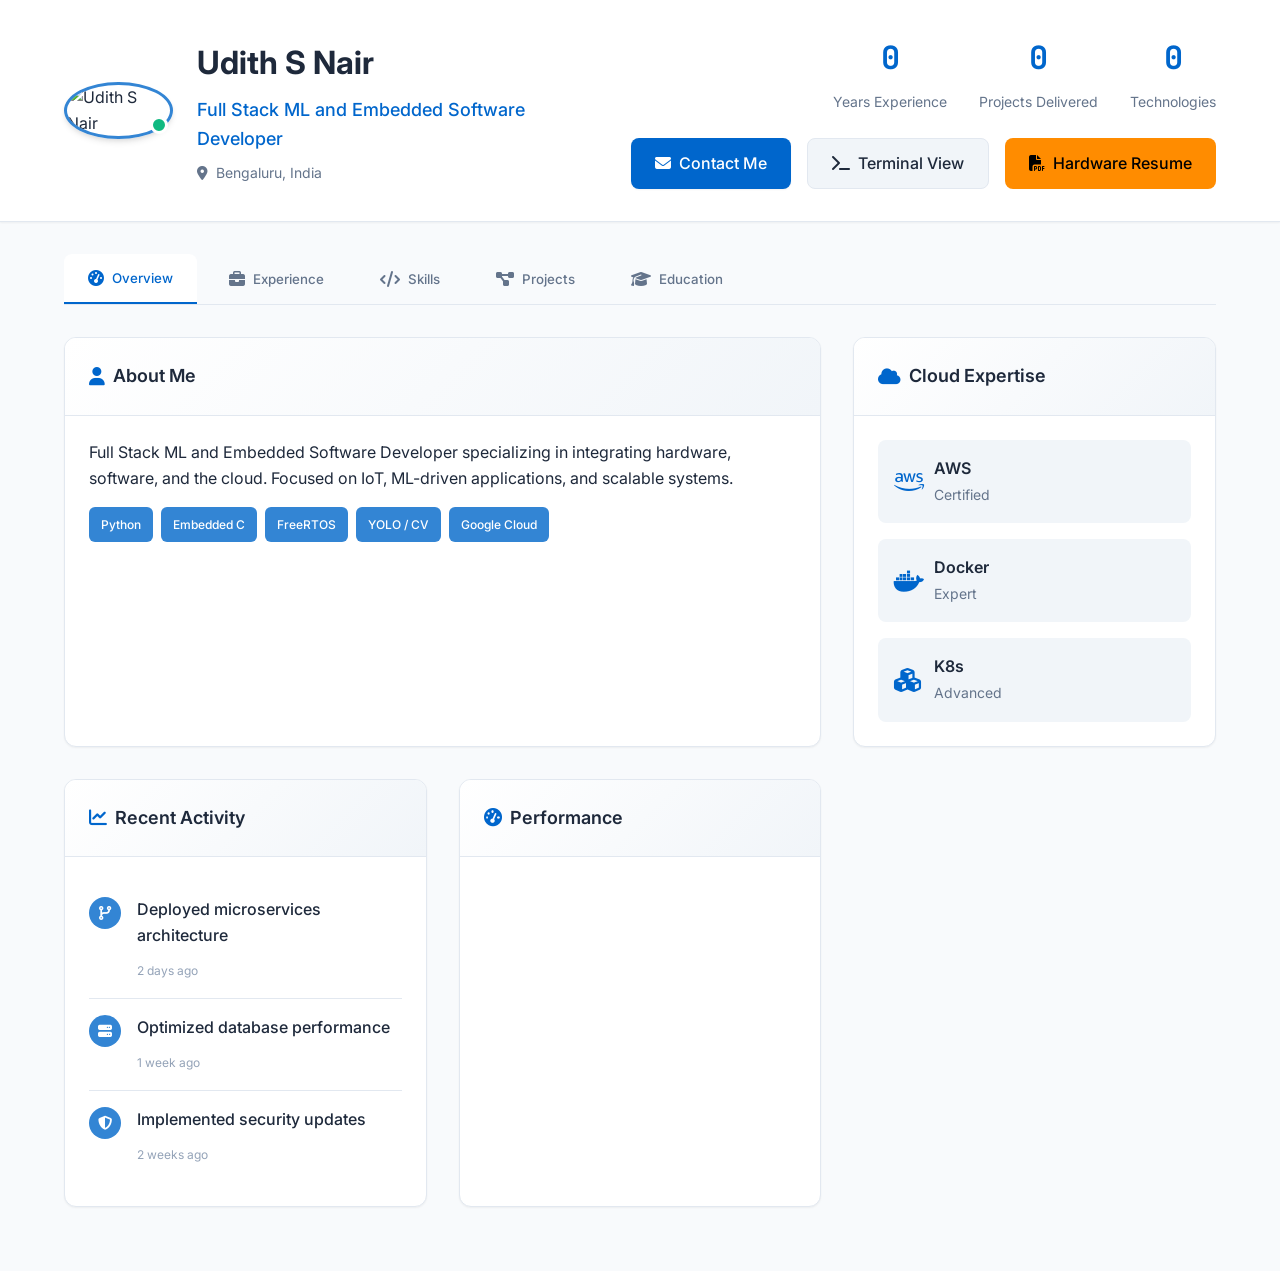
==== about.html @ 3bfdfcf1 "images updated" ====
<!DOCTYPE html>
<html lang="en">

<head>
    <meta charset="UTF-8">
    <meta name="viewport" content="width=device-width, initial-scale=1.0">
    <title>Udith S Nair | Embedded Software Engineer</title>
    <link rel="stylesheet" href="styles-about.css">
    <link rel="icon" type="image/svg+xml" href="favicon.svg">


    <!-- External Libraries -->
    <link rel="stylesheet" href="https://cdnjs.cloudflare.com/ajax/libs/font-awesome/6.4.0/css/all.min.css">

    <!-- Modern Fonts -->
    <link
        href="https://fonts.googleapis.com/css2?family=Inter:wght@300;400;500;600;700;800&family=JetBrains+Mono:wght@400;500;600&display=swap"
        rel="stylesheet">

    <!-- Chart.js for Data Visualization -->
    <script src="https://cdn.jsdelivr.net/npm/chart.js"></script>

    <!-- GSAP for Animations -->
    <script src="https://cdnjs.cloudflare.com/ajax/libs/gsap/3.12.2/gsap.min.js"></script>
    <script src="https://cdnjs.cloudflare.com/ajax/libs/gsap/3.12.2/ScrollTrigger.min.js"></script>
</head>

<body>
    <!-- Cloud Dashboard Container -->
    <div class="dashboard-container">
        <!-- Header Section -->
        <header class="dashboard-header">
            <div class="header-content">
                <div class="header-left">
                    <div class="profile-section">
                        <div class="avatar-container">
                            <img src="image/avatar.png" alt="Udith S Nair" class="profile-avatar">
                            <div class="status-indicator online"></div>
                        </div>
                        <div class="profile-info">
                            <h1 class="profile-name">Udith S Nair</h1>
                            <p class="profile-title">Full Stack ML and Embedded Software Developer</p>
                            <div class="profile-location">
                                <i class="fas fa-map-marker-alt"></i>
                                <span>Bengaluru, India</span>
                            </div>
                        </div>
                    </div>
                </div>
                <div class="header-right">
                    <div class="header-stats">
                        <div class="stat-item">
                            <div class="stat-number" data-target="2">0</div>
                            <div class="stat-label">Years Experience</div>
                        </div>
                        <div class="stat-item">
                            <div class="stat-number" data-target="15">0</div>
                            <div class="stat-label">Projects Delivered</div>
                        </div>
                        <div class="stat-item">
                            <div class="stat-number" data-target="20">0</div>
                            <div class="stat-label">Technologies</div>
                        </div>
                    </div>
                    <div class="header-actions">
                        <a href="mailto:udithsnair@example.com" class="btn btn-primary">
                            <i class="fas fa-envelope"></i>
                            Contact Me
                        </a>
                        <a href="index.html" class="btn btn-secondary">
                            <i class="fas fa-terminal"></i>
                            Terminal View
                        </a>
                        <a href="print/RESUME.pdf" target="_blank" class="btn btn-secondary"
                            style="background: #ff8c00; color: #000; border: none;">
                            <i class="fas fa-file-pdf"></i>
                            Hardware Resume
                        </a>
                    </div>
                </div>
            </div>
        </header>

        <!-- Main Dashboard Content -->
        <main class="dashboard-main">
            <!-- Navigation Tabs -->
            <nav class="dashboard-nav">
                <div class="nav-tabs">
                    <button class="nav-tab active" data-tab="overview">
                        <i class="fas fa-tachometer-alt"></i>
                        Overview
                    </button>
                    <button class="nav-tab" data-tab="experience">
                        <i class="fas fa-briefcase"></i>
                        Experience
                    </button>
                    <button class="nav-tab" data-tab="skills">
                        <i class="fas fa-code"></i>
                        Skills
                    </button>
                    <button class="nav-tab" data-tab="projects">
                        <i class="fas fa-project-diagram"></i>
                        Projects
                    </button>
                    <button class="nav-tab" data-tab="education">
                        <i class="fas fa-graduation-cap"></i>
                        Education
                    </button>
                </div>
            </nav>

            <!-- Tab Content -->
            <div class="tab-content">
                <!-- Overview Tab -->
                <div class="tab-pane active" id="overview">
                    <div class="dashboard-grid">
                        <!-- About Me Card -->
                        <div class="dashboard-card card-large">
                            <div class="card-header">
                                <h3><i class="fas fa-user"></i> About Me</h3>
                            </div>
                            <div class="card-content">
                                <p>Full Stack ML and Embedded Software Developer specializing in integrating hardware,
                                    software, and the cloud. Focused on IoT, ML-driven applications, and scalable
                                    systems.</p>
                                <div class="skills-preview">
                                    <span class="skill-tag">Python</span>
                                    <span class="skill-tag">Embedded C</span>
                                    <span class="skill-tag">FreeRTOS</span>
                                    <span class="skill-tag">YOLO / CV</span>
                                    <span class="skill-tag">Google Cloud</span>
                                </div>
                            </div>
                        </div>

                        <!-- Cloud Infrastructure Card -->
                        <div class="dashboard-card">
                            <div class="card-header">
                                <h3><i class="fas fa-cloud"></i> Cloud Expertise</h3>
                            </div>
                            <div class="card-content">
                                <div class="cloud-metrics">
                                    <div class="metric">
                                        <i class="fab fa-aws"></i>
                                        <div>
                                            <span class="metric-value">AWS</span>
                                            <span class="metric-label">Certified</span>
                                        </div>
                                    </div>
                                    <div class="metric">
                                        <i class="fab fa-docker"></i>
                                        <div>
                                            <span class="metric-value">Docker</span>
                                            <span class="metric-label">Expert</span>
                                        </div>
                                    </div>
                                    <div class="metric">
                                        <i class="fas fa-cubes"></i>
                                        <div>
                                            <span class="metric-value">K8s</span>
                                            <span class="metric-label">Advanced</span>
                                        </div>
                                    </div>
                                </div>
                            </div>
                        </div>

                        <!-- Recent Activity Card -->
                        <div class="dashboard-card">
                            <div class="card-header">
                                <h3><i class="fas fa-chart-line"></i> Recent Activity</h3>
                            </div>
                            <div class="card-content">
                                <div class="activity-item">
                                    <div class="activity-icon">
                                        <i class="fas fa-code-branch"></i>
                                    </div>
                                    <div class="activity-content">
                                        <p>Deployed microservices architecture</p>
                                        <span class="activity-time">2 days ago</span>
                                    </div>
                                </div>
                                <div class="activity-item">
                                    <div class="activity-icon">
                                        <i class="fas fa-server"></i>
                                    </div>
                                    <div class="activity-content">
                                        <p>Optimized database performance</p>
                                        <span class="activity-time">1 week ago</span>
                                    </div>
                                </div>
                                <div class="activity-item">
                                    <div class="activity-icon">
                                        <i class="fas fa-shield-alt"></i>
                                    </div>
                                    <div class="activity-content">
                                        <p>Implemented security updates</p>
                                        <span class="activity-time">2 weeks ago</span>
                                    </div>
                                </div>
                            </div>
                        </div>

                        <!-- Performance Metrics Card -->
                        <div class="dashboard-card">
                            <div class="card-header">
                                <h3><i class="fas fa-tachometer-alt"></i> Performance</h3>
                            </div>
                            <div class="card-content">
                                <canvas id="performanceChart"></canvas>
                            </div>
                        </div>
                    </div>
                </div>

                <!-- Experience Tab -->
                <div class="tab-pane" id="experience">
                    <div class="experience-timeline">
                        <div class="timeline-item">
                            <div class="timeline-marker">
                                <i class="fas fa-briefcase"></i>
                            </div>
                            <div class="timeline-content">
                                <div class="timeline-header">
                                    <h3>Senior Software Engineer</h3>
                                    <span class="company">Tech Company</span>
                                    <span class="duration">2021 - Present</span>
                                </div>
                                <div class="timeline-body">
                                    <p>Leading development of cloud-native applications using AWS services. Implemented
                                        CI/CD pipelines and microservices architecture.</p>
                                    <div class="achievements">
                                        <div class="achievement">
                                            <i class="fas fa-arrow-up"></i>
                                            <span>Improved system performance by 40%</span>
                                        </div>
                                        <div class="achievement">
                                            <i class="fas fa-dollar-sign"></i>
                                            <span>Reduced infrastructure costs by 30%</span>
                                        </div>
                                    </div>
                                </div>
                            </div>
                        </div>

                        <div class="timeline-item">
                            <div class="timeline-marker">
                                <i class="fas fa-code"></i>
                            </div>
                            <div class="timeline-content">
                                <div class="timeline-header">
                                    <h3>Full Stack Developer</h3>
                                    <span class="company">Previous Company</span>
                                    <span class="duration">2019 - 2021</span>
                                </div>
                                <div class="timeline-body">
                                    <p>Developed responsive web applications using React and Node.js. Collaborated with
                                        cross-functional teams to deliver high-quality products.</p>
                                    <div class="achievements">
                                        <div class="achievement">
                                            <i class="fas fa-users"></i>
                                            <span>Led team of 5 developers</span>
                                        </div>
                                        <div class="achievement">
                                            <i class="fas fa-clock"></i>
                                            <span>Delivered projects 20% faster</span>
                                        </div>
                                    </div>
                                </div>
                            </div>
                        </div>

                        <div class="timeline-item">
                            <div class="timeline-marker">
                                <i class="fas fa-laptop-code"></i>
                            </div>
                            <div class="timeline-content">
                                <div class="timeline-header">
                                    <h3>Software Developer</h3>
                                    <span class="company">Startup Company</span>
                                    <span class="duration">2017 - 2019</span>
                                </div>
                                <div class="timeline-body">
                                    <p>Built foundational skills in software development, working on various projects
                                        from web applications to mobile apps.</p>
                                    <div class="achievements">
                                        <div class="achievement">
                                            <i class="fas fa-mobile-alt"></i>
                                            <span>Developed 3 mobile applications</span>
                                        </div>
                                        <div class="achievement">
                                            <i class="fas fa-star"></i>
                                            <span>Received excellent performance reviews</span>
                                        </div>
                                    </div>
                                </div>
                            </div>
                        </div>
                    </div>
                </div>

                <!-- Skills Tab -->
                <div class="tab-pane" id="skills">
                    <div class="skills-dashboard">
                        <div class="skills-grid">
                            <div class="skills-card">
                                <h3><i class="fas fa-brain"></i> AI / ML</h3>
                                <canvas id="cloudSkillsChart"></canvas>
                                <div class="skill-tags">
                                    <span class="skill-tag expert">Python</span>
                                    <span class="skill-tag expert">YOLO / CV</span>
                                    <span class="skill-tag advanced">PyTorch</span>
                                    <span class="skill-tag advanced">Roboflow</span>
                                </div>
                            </div>

                            <div class="skills-card">
                                <h3><i class="fas fa-microchip"></i> Embedded & Hardware</h3>
                                <canvas id="programmingSkillsChart"></canvas>
                                <div class="skill-tags">
                                    <span class="skill-tag expert">Embedded C</span>
                                    <span class="skill-tag expert">FreeRTOS</span>
                                    <span class="skill-tag advanced">QNX / Zephyr</span>
                                    <span class="skill-tag expert">Linux</span>
                                </div>
                            </div>

                            <div class="skills-card">
                                <h3><i class="fas fa-server"></i> Full Stack & Cloud</h3>
                                <canvas id="frameworksSkillsChart"></canvas>
                                <div class="skill-tags">
                                    <span class="skill-tag expert">Node.js</span>
                                    <span class="skill-tag advanced">React</span>
                                    <span class="skill-tag expert">Google Cloud</span>
                                    <span class="skill-tag advanced">Docker</span>
                                </div>
                            </div>



                            <div class="skills-card">
                                <h3><i class="fas fa-database"></i> Databases</h3>
                                <div class="database-skills">
                                    <div class="skill-bar">
                                        <div class="skill-info">
                                            <span>PostgreSQL</span>
                                            <span>90%</span>
                                        </div>
                                        <div class="progress-bar">
                                            <div class="progress" data-width="90"></div>
                                        </div>
                                    </div>
                                    <div class="skill-bar">
                                        <div class="skill-info">
                                            <span>MongoDB</span>
                                            <span>85%</span>
                                        </div>
                                        <div class="progress-bar">
                                            <div class="progress" data-width="85"></div>
                                        </div>
                                    </div>
                                    <div class="skill-bar">
                                        <div class="skill-info">
                                            <span>Redis</span>
                                            <span>80%</span>
                                        </div>
                                        <div class="progress-bar">
                                            <div class="progress" data-width="80"></div>
                                        </div>
                                    </div>
                                </div>
                            </div>
                        </div>
                    </div>
                </div>

                <!-- Projects Tab -->
                <div class="tab-pane" id="projects">
                    <div class="projects-grid">
                        <div class="project-card featured">
                            <div class="project-header">
                                <div class="project-icon">
                                    <i class="fas fa-cloud-upload-alt"></i>
                                </div>
                                <div class="project-status">
                                    <span class="status-badge live">Live</span>
                                </div>
                            </div>
                            <div class="project-content">
                                <h3>Cloud Migration Platform</h3>
                                <p>Built a comprehensive cloud migration platform that helped organizations move their
                                    infrastructure to AWS with zero downtime.</p>
                                <div class="project-metrics">
                                    <div class="metric">
                                        <span class="metric-value">99.9%</span>
                                        <span class="metric-label">Uptime</span>
                                    </div>
                                    <div class="metric">
                                        <span class="metric-value">500TB</span>
                                        <span class="metric-label">Data Migrated</span>
                                    </div>
                                    <div class="metric">
                                        <span class="metric-value">30%</span>
                                        <span class="metric-label">Cost Reduction</span>
                                    </div>
                                </div>
                                <div class="project-tech">
                                    <span class="tech-tag">AWS</span>
                                    <span class="tech-tag">React</span>
                                    <span class="tech-tag">Node.js</span>
                                    <span class="tech-tag">Docker</span>
                                </div>
                            </div>
                        </div>

                        <div class="project-card">
                            <div class="project-header">
                                <div class="project-icon">
                                    <i class="fas fa-chart-bar"></i>
                                </div>
                                <div class="project-status">
                                    <span class="status-badge development">In Development</span>
                                </div>
                            </div>
                            <div class="project-content">
                                <h3>Analytics Dashboard</h3>
                                <p>Real-time analytics dashboard for monitoring application performance and user
                                    behavior across multiple platforms.</p>
                                <div class="project-metrics">
                                    <div class="metric">
                                        <span class="metric-value">1M+</span>
                                        <span class="metric-label">Events/Day</span>
                                    </div>
                                    <div class="metric">
                                        <span class="metric-value">50ms</span>
                                        <span class="metric-label">Response Time</span>
                                    </div>
                                </div>
                                <div class="project-tech">
                                    <span class="tech-tag">Python</span>
                                    <span class="tech-tag">FastAPI</span>
                                    <span class="tech-tag">PostgreSQL</span>
                                    <span class="tech-tag">Redis</span>
                                </div>
                            </div>
                        </div>

                        <div class="project-card">
                            <div class="project-header">
                                <div class="project-icon">
                                    <i class="fas fa-mobile-alt"></i>
                                </div>
                                <div class="project-status">
                                    <span class="status-badge completed">Completed</span>
                                </div>
                            </div>
                            <div class="project-content">
                                <h3>Mobile Banking App</h3>
                                <p>Secure mobile banking application with biometric authentication and real-time
                                    transaction processing.</p>
                                <div class="project-metrics">
                                    <div class="metric">
                                        <span class="metric-value">100K+</span>
                                        <span class="metric-label">Downloads</span>
                                    </div>
                                    <div class="metric">
                                        <span class="metric-value">4.8</span>
                                        <span class="metric-label">App Rating</span>
                                    </div>
                                </div>
                                <div class="project-tech">
                                    <span class="tech-tag">React Native</span>
                                    <span class="tech-tag">Node.js</span>
                                    <span class="tech-tag">MongoDB</span>
                                    <span class="tech-tag">JWT</span>
                                </div>
                            </div>
                        </div>
                    </div>
                </div>

                <!-- Education Tab -->
                <div class="tab-pane" id="education">
                    <div class="education-container">
                        <div class="education-grid">
                            <div class="education-card">
                                <div class="education-icon">
                                    <i class="fas fa-university"></i>
                                </div>
                                <div class="education-content">
                                    <h3>B.Tech in Electronics and Computer Engineering</h3>
                                    <p class="institution">REVA University</p>
                                    <p class="duration">2023 - 2027</p>
                                    <p class="description">Focusing on the intersection of hardware and software,
                                        specializing in Embedded Systems and AI/ML integration.</p>
                                </div>
                            </div>

                            <div class="education-card">
                                <div class="education-icon">
                                    <i class="fas fa-school"></i>
                                </div>
                                <div class="education-content">
                                    <h3>Schooling</h3>
                                    <p class="institution">Jubilee Institutions</p>
                                    <p class="duration">2008 - 2023</p>
                                    <p class="description">Completed primary and secondary education with a strong
                                        foundation in Science and Mathematics.</p>
                                </div>
                            </div>
                        </div>

                        <div class="certifications-section">
                            <h3><i class="fas fa-certificate"></i> Certifications</h3>
                            <div class="certifications-grid">
                                <div class="cert-card">
                                    <div class="cert-icon">
                                        <i class="fab fa-google"></i>
                                    </div>
                                    <div class="cert-content">
                                        <h4>Google Cloud Study Jams</h4>
                                        <p>19+1 Skill Badges</p>
                                        <span class="cert-date">2023</span>
                                    </div>
                                </div>

                                <div class="cert-card">
                                    <div class="cert-icon">
                                        <i class="fas fa-code-branch"></i>
                                    </div>
                                    <div class="cert-content">
                                        <h4>Open Source Contributor</h4>
                                        <p>Hacktoberfest, GSSoC, SSoC</p>
                                        <span class="cert-date">2024</span>
                                    </div>
                                </div>

                                <div class="cert-card">
                                    <div class="cert-icon">
                                        <i class="fas fa-shield-alt"></i>
                                    </div>
                                    <div class="cert-content">
                                        <h4>Cloud Lead</h4>
                                        <p>GDG REVA University</p>
                                        <span class="cert-date">2024</span>
                                    </div>
                                </div>
                            </div>
                        </div>
                    </div>
                </div>
            </div>
        </main>
    </div>

    <!-- Custom JavaScript -->
    <script src="dashboard.js"></script>
</body>

</html>
---- styles-about.css ----
/* Modern Cloud Dashboard Theme - 2025 */

/* CSS Variables - Cloud Theme */
:root {
    /* Primary Colors - Cloud Theme */
    --primary-blue: #0066cc;
    --primary-blue-light: #3385d4;
    --primary-blue-dark: #004499;
    
    /* Background Colors */
    --bg-primary: #f8fafc;
    --bg-secondary: #ffffff;
    --bg-tertiary: #f1f5f9;
    --bg-card: #ffffff;
    --bg-overlay: rgba(0, 0, 0, 0.05);
    
    /* Text Colors */
    --text-primary: #1e293b;
    --text-secondary: #64748b;
    --text-muted: #94a3b8;
    --text-light: #cbd5e1;
    --text-white: #ffffff;
    
    /* Border Colors */
    --border-light: #e2e8f0;
    --border-medium: #cbd5e1;
    --border-dark: #94a3b8;
    
    /* Status Colors */
    --success: #10b981;
    --warning: #f59e0b;
    --error: #ef4444;
    --info: #3b82f6;
    
    /* Gradients */
    --gradient-primary: linear-gradient(135deg, #667eea 0%, #764ba2 100%);
    --gradient-secondary: linear-gradient(135deg, #f093fb 0%, #f5576c 100%);
    --gradient-cloud: linear-gradient(135deg, #a8edea 0%, #fed6e3 100%);
    --gradient-tech: linear-gradient(135deg, #667eea 0%, #764ba2 100%);
    
    /* Shadows */
    --shadow-sm: 0 1px 2px 0 rgba(0, 0, 0, 0.05);
    --shadow-md: 0 4px 6px -1px rgba(0, 0, 0, 0.1), 0 2px 4px -1px rgba(0, 0, 0, 0.06);
    --shadow-lg: 0 10px 15px -3px rgba(0, 0, 0, 0.1), 0 4px 6px -2px rgba(0, 0, 0, 0.05);
    --shadow-xl: 0 20px 25px -5px rgba(0, 0, 0, 0.1), 0 10px 10px -5px rgba(0, 0, 0, 0.04);
    
    /* Typography */
    --font-primary: 'Inter', -apple-system, BlinkMacSystemFont, 'Segoe UI', sans-serif;
    --font-mono: 'JetBrains Mono', 'Fira Code', 'Consolas', monospace;
    
    /* Spacing */
    --spacing-xs: 0.5rem;
    --spacing-sm: 0.75rem;
    --spacing-md: 1rem;
    --spacing-lg: 1.5rem;
    --spacing-xl: 2rem;
    --spacing-2xl: 3rem;
    
    /* Border Radius */
    --radius-sm: 0.375rem;
    --radius-md: 0.5rem;
    --radius-lg: 0.75rem;
    --radius-xl: 1rem;
    
    /* Transitions */
    --transition-fast: all 0.15s ease-in-out;
    --transition-normal: all 0.3s ease-in-out;
    --transition-slow: all 0.5s ease-in-out;
}

/* Dark Mode Support */
@media (prefers-color-scheme: dark) {
    :root {
        --bg-primary: #0f172a;
        --bg-secondary: #1e293b;
        --bg-tertiary: #334155;
        --bg-card: #1e293b;
        --bg-overlay: rgba(255, 255, 255, 0.05);
        
        --text-primary: #f1f5f9;
        --text-secondary: #cbd5e1;
        --text-muted: #64748b;
        --text-light: #475569;
        
        --border-light: #334155;
        --border-medium: #475569;
        --border-dark: #64748b;
    }
}

/* Reset and Base Styles */
* {
    margin: 0;
    padding: 0;
    box-sizing: border-box;
}

html {
    scroll-behavior: smooth;
}

body {
    font-family: var(--font-primary);
    background: var(--bg-primary);
    color: var(--text-primary);
    line-height: 1.6;
    -webkit-font-smoothing: antialiased;
    -moz-osx-font-smoothing: grayscale;
}

/* Custom Scrollbar */
::-webkit-scrollbar {
    width: 8px;
    height: 8px;
}

::-webkit-scrollbar-track {
    background: var(--bg-tertiary);
    border-radius: var(--radius-sm);
}

::-webkit-scrollbar-thumb {
    background: var(--border-medium);
    border-radius: var(--radius-sm);
    transition: var(--transition-fast);
}

::-webkit-scrollbar-thumb:hover {
    background: var(--border-dark);
}

/* Dashboard Container */
.dashboard-container {
    min-height: 100vh;
    background: var(--bg-primary);
}

/* Header Section */
.dashboard-header {
    background: var(--bg-secondary);
    border-bottom: 1px solid var(--border-light);
    padding: var(--spacing-xl) 0;
    box-shadow: var(--shadow-sm);
    position: sticky;
    top: 0;
    z-index: 100;
    backdrop-filter: blur(10px);
}

.header-content {
    max-width: 1200px;
    margin: 0 auto;
    padding: 0 var(--spacing-lg);
    display: flex;
    justify-content: space-between;
    align-items: center;
    flex-wrap: wrap;
    gap: var(--spacing-lg);
}

.header-left {
    flex: 1;
    min-width: 300px;
}

.profile-section {
    display: flex;
    align-items: center;
    gap: var(--spacing-lg);
}

.avatar-container {
    position: relative;
}

.profile-avatar {
    width: 80px;
    height: 80px;
    border-radius: 50%;
    object-fit: cover;
    border: 3px solid var(--primary-blue-light);
    box-shadow: var(--shadow-md);
    transition: var(--transition-normal);
}

.profile-avatar:hover {
    transform: scale(1.05);
    box-shadow: var(--shadow-lg);
}

.status-indicator {
    position: absolute;
    bottom: 5px;
    right: 5px;
    width: 18px;
    height: 18px;
    border-radius: 50%;
    border: 3px solid var(--bg-secondary);
}

.status-indicator.online {
    background: var(--success);
    animation: pulse 2s infinite;
}

@keyframes pulse {
    0% { opacity: 1; }
    50% { opacity: 0.7; }
    100% { opacity: 1; }
}

.profile-info h1 {
    font-size: 2rem;
    font-weight: 700;
    color: var(--text-primary);
    margin-bottom: var(--spacing-xs);
}

.profile-title {
    font-size: 1.125rem;
    color: var(--primary-blue);
    font-weight: 500;
    margin-bottom: var(--spacing-xs);
}

.profile-location {
    display: flex;
    align-items: center;
    gap: var(--spacing-xs);
    color: var(--text-secondary);
    font-size: 0.875rem;
}

.header-right {
    display: flex;
    flex-direction: column;
    gap: var(--spacing-lg);
    align-items: flex-end;
}

.header-stats {
    display: flex;
    gap: var(--spacing-xl);
}

.stat-item {
    text-align: center;
}

.stat-number {
    display: block;
    font-size: 2rem;
    font-weight: 700;
    color: var(--primary-blue);
    font-family: var(--font-mono);
}

.stat-label {
    font-size: 0.875rem;
    color: var(--text-secondary);
    margin-top: var(--spacing-xs);
}

.header-actions {
    display: flex;
    gap: var(--spacing-md);
}

/* Buttons */
.btn {
    display: inline-flex;
    align-items: center;
    gap: var(--spacing-xs);
    padding: var(--spacing-sm) var(--spacing-lg);
    border: none;
    border-radius: var(--radius-md);
    font-family: var(--font-primary);
    font-weight: 500;
    text-decoration: none;
    transition: var(--transition-fast);
    cursor: pointer;
    white-space: nowrap;
}

.btn-primary {
    background: var(--primary-blue);
    color: var(--text-white);
    box-shadow: var(--shadow-sm);
}

.btn-primary:hover {
    background: var(--primary-blue-dark);
    transform: translateY(-2px);
    box-shadow: var(--shadow-md);
}

.btn-secondary {
    background: var(--bg-tertiary);
    color: var(--text-primary);
    border: 1px solid var(--border-light);
}

.btn-secondary:hover {
    background: var(--bg-overlay);
    transform: translateY(-2px);
    box-shadow: var(--shadow-sm);
}

/* Main Dashboard */
.dashboard-main {
    max-width: 1200px;
    margin: 0 auto;
    padding: var(--spacing-xl) var(--spacing-lg);
}

/* Navigation Tabs */
.dashboard-nav {
    margin-bottom: var(--spacing-xl);
}

.nav-tabs {
    display: flex;
    gap: var(--spacing-xs);
    border-bottom: 1px solid var(--border-light);
    overflow-x: auto;
    padding-bottom: 0;
}

.nav-tab {
    display: flex;
    align-items: center;
    gap: var(--spacing-xs);
    padding: var(--spacing-md) var(--spacing-lg);
    background: none;
    border: none;
    color: var(--text-secondary);
    font-family: var(--font-primary);
    font-weight: 500;
    cursor: pointer;
    border-radius: var(--radius-md) var(--radius-md) 0 0;
    transition: var(--transition-fast);
    white-space: nowrap;
    position: relative;
}

.nav-tab:hover {
    color: var(--primary-blue);
    background: var(--bg-overlay);
}

.nav-tab.active {
    color: var(--primary-blue);
    background: var(--bg-secondary);
    border-bottom: 2px solid var(--primary-blue);
}

.nav-tab i {
    font-size: 1rem;
}

/* Tab Content */
.tab-content {
    position: relative;
}

.tab-pane {
    display: none;
    animation: fadeIn 0.3s ease-in-out;
}

.tab-pane.active {
    display: block;
}

@keyframes fadeIn {
    from { opacity: 0; transform: translateY(10px); }
    to { opacity: 1; transform: translateY(0); }
}

/* Dashboard Grid */
.dashboard-grid {
    display: grid;
    grid-template-columns: repeat(auto-fit, minmax(300px, 1fr));
    gap: var(--spacing-xl);
    margin-bottom: var(--spacing-xl);
}

/* Dashboard Cards */
.dashboard-card {
    background: var(--bg-card);
    border-radius: var(--radius-lg);
    border: 1px solid var(--border-light);
    box-shadow: var(--shadow-sm);
    transition: var(--transition-normal);
    overflow: hidden;
}

.dashboard-card:hover {
    transform: translateY(-2px);
    box-shadow: var(--shadow-lg);
}

.dashboard-card.card-large {
    grid-column: span 2;
}

.card-header {
    padding: var(--spacing-lg);
    border-bottom: 1px solid var(--border-light);
    background: linear-gradient(135deg, var(--bg-secondary) 0%, var(--bg-tertiary) 100%);
}

.card-header h3 {
    display: flex;
    align-items: center;
    gap: var(--spacing-xs);
    font-size: 1.125rem;
    font-weight: 600;
    color: var(--text-primary);
}

.card-header i {
    color: var(--primary-blue);
}

.card-content {
    padding: var(--spacing-lg);
}

/* Skills Preview */
.skills-preview {
    display: flex;
    flex-wrap: wrap;
    gap: var(--spacing-xs);
    margin-top: var(--spacing-md);
}

.skill-tag {
    display: inline-block;
    padding: var(--spacing-xs) var(--spacing-sm);
    background: var(--primary-blue-light);
    color: var(--text-white);
    border-radius: var(--radius-sm);
    font-size: 0.75rem;
    font-weight: 500;
    transition: var(--transition-fast);
}

.skill-tag:hover {
    transform: scale(1.05);
    background: var(--primary-blue-dark);
}

.skill-tag.expert {
    background: var(--success);
}

.skill-tag.advanced {
    background: var(--primary-blue);
}

.skill-tag.intermediate {
    background: var(--warning);
}

/* Cloud Metrics */
.cloud-metrics {
    display: flex;
    flex-direction: column;
    gap: var(--spacing-md);
}

.metric {
    display: flex;
    align-items: center;
    gap: var(--spacing-md);
    padding: var(--spacing-md);
    background: var(--bg-tertiary);
    border-radius: var(--radius-md);
    transition: var(--transition-fast);
}

.metric:hover {
    background: var(--bg-overlay);
    transform: translateX(5px);
}

.metric i {
    font-size: 1.5rem;
    color: var(--primary-blue);
    width: 24px;
    text-align: center;
}

.metric-value {
    font-weight: 600;
    color: var(--text-primary);
    display: block;
}

.metric-label {
    font-size: 0.875rem;
    color: var(--text-secondary);
}

/* Activity Items */
.activity-item {
    display: flex;
    align-items: flex-start;
    gap: var(--spacing-md);
    padding: var(--spacing-md) 0;
    border-bottom: 1px solid var(--border-light);
    transition: var(--transition-fast);
}

.activity-item:last-child {
    border-bottom: none;
}

.activity-item:hover {
    background: var(--bg-overlay);
    border-radius: var(--radius-md);
    margin: 0 calc(-1 * var(--spacing-md));
    padding: var(--spacing-md);
}

.activity-icon {
    width: 32px;
    height: 32px;
    background: var(--primary-blue-light);
    border-radius: 50%;
    display: flex;
    align-items: center;
    justify-content: center;
    flex-shrink: 0;
}

.activity-icon i {
    color: var(--text-white);
    font-size: 0.875rem;
}

.activity-content p {
    font-weight: 500;
    color: var(--text-primary);
    margin-bottom: var(--spacing-xs);
}

.activity-time {
    font-size: 0.75rem;
    color: var(--text-muted);
}

/* Experience Timeline */
.experience-timeline {
    position: relative;
    padding-left: var(--spacing-xl);
}

.experience-timeline::before {
    content: '';
    position: absolute;
    left: 16px;
    top: 0;
    bottom: 0;
    width: 2px;
    background: var(--border-light);
}

.timeline-item {
    position: relative;
    margin-bottom: var(--spacing-2xl);
    background: var(--bg-card);
    border-radius: var(--radius-lg);
    box-shadow: var(--shadow-sm);
    transition: var(--transition-normal);
}

.timeline-item:hover {
    transform: translateY(-2px);
    box-shadow: var(--shadow-md);
}

.timeline-marker {
    position: absolute;
    left: -45px;
    top: var(--spacing-lg);
    width: 32px;
    height: 32px;
    background: var(--primary-blue);
    border-radius: 50%;
    display: flex;
    align-items: center;
    justify-content: center;
    border: 3px solid var(--bg-primary);
}

.timeline-marker i {
    color: var(--text-white);
    font-size: 0.875rem;
}

.timeline-content {
    padding: var(--spacing-lg);
}

.timeline-header {
    margin-bottom: var(--spacing-md);
}

.timeline-header h3 {
    font-size: 1.25rem;
    font-weight: 600;
    color: var(--text-primary);
    margin-bottom: var(--spacing-xs);
}

.company {
    color: var(--primary-blue);
    font-weight: 500;
    margin-right: var(--spacing-md);
}

.duration {
    color: var(--text-secondary);
    font-size: 0.875rem;
}

.timeline-body p {
    color: var(--text-secondary);
    margin-bottom: var(--spacing-md);
}

.achievements {
    display: flex;
    flex-wrap: wrap;
    gap: var(--spacing-md);
}

.achievement {
    display: flex;
    align-items: center;
    gap: var(--spacing-xs);
    padding: var(--spacing-xs) var(--spacing-sm);
    background: var(--bg-tertiary);
    border-radius: var(--radius-sm);
    font-size: 0.875rem;
    color: var(--text-secondary);
}

.achievement i {
    color: var(--success);
}

/* Skills Dashboard */
.skills-dashboard {
    margin-bottom: var(--spacing-xl);
}

.skills-grid {
    display: grid;
    grid-template-columns: repeat(auto-fit, minmax(300px, 1fr));
    gap: var(--spacing-xl);
}

.skills-card {
    background: var(--bg-card);
    border-radius: var(--radius-lg);
    border: 1px solid var(--border-light);
    padding: var(--spacing-lg);
    box-shadow: var(--shadow-sm);
    transition: var(--transition-normal);
}

.skills-card:hover {
    transform: translateY(-2px);
    box-shadow: var(--shadow-md);
}

.skills-card h3 {
    display: flex;
    align-items: center;
    gap: var(--spacing-xs);
    font-size: 1.125rem;
    font-weight: 600;
    color: var(--text-primary);
    margin-bottom: var(--spacing-lg);
}

.skills-card i {
    color: var(--primary-blue);
}

.skill-tags {
    margin-top: var(--spacing-lg);
    display: flex;
    flex-wrap: wrap;
    gap: var(--spacing-xs);
}

/* Database Skills */
.database-skills {
    display: flex;
    flex-direction: column;
    gap: var(--spacing-lg);
}

.skill-bar {
    display: flex;
    flex-direction: column;
    gap: var(--spacing-xs);
}

.skill-info {
    display: flex;
    justify-content: space-between;
    align-items: center;
    font-size: 0.875rem;
}

.skill-info span:first-child {
    font-weight: 500;
    color: var(--text-primary);
}

.skill-info span:last-child {
    color: var(--text-secondary);
    font-family: var(--font-mono);
}

.progress-bar {
    height: 8px;
    background: var(--border-light);
    border-radius: var(--radius-sm);
    overflow: hidden;
}

.progress {
    height: 100%;
    background: linear-gradient(90deg, var(--primary-blue-light), var(--primary-blue));
    border-radius: var(--radius-sm);
    transition: width 1s ease-out;
    width: 0;
}

/* Projects Grid */
.projects-grid {
    display: grid;
    grid-template-columns: repeat(auto-fit, minmax(350px, 1fr));
    gap: var(--spacing-xl);
    margin-bottom: var(--spacing-xl);
}

.project-card {
    background: var(--bg-card);
    border-radius: var(--radius-lg);
    border: 1px solid var(--border-light);
    box-shadow: var(--shadow-sm);
    transition: var(--transition-normal);
    overflow: hidden;
    display: flex;
    flex-direction: column;
}

.project-card:hover {
    transform: translateY(-4px);
    box-shadow: var(--shadow-xl);
}

.project-card.featured {
    border: 2px solid var(--primary-blue);
    grid-column: span 2;
}

.project-header {
    padding: var(--spacing-lg);
    background: var(--bg-tertiary);
    display: flex;
    justify-content: space-between;
    align-items: center;
}

.project-icon {
    width: 48px;
    height: 48px;
    background: var(--primary-blue);
    border-radius: var(--radius-md);
    display: flex;
    align-items: center;
    justify-content: center;
}

.project-icon i {
    color: var(--text-white);
    font-size: 1.25rem;
}

.status-badge {
    padding: var(--spacing-xs) var(--spacing-sm);
    border-radius: var(--radius-sm);
    font-size: 0.75rem;
    font-weight: 600;
    text-transform: uppercase;
    letter-spacing: 0.5px;
}

.status-badge.live {
    background: var(--success);
    color: var(--text-white);
}

.status-badge.development {
    background: var(--warning);
    color: var(--text-white);
}

.status-badge.completed {
    background: var(--info);
    color: var(--text-white);
}

.project-content {
    padding: var(--spacing-lg);
    flex: 1;
    display: flex;
    flex-direction: column;
}

.project-content h3 {
    font-size: 1.25rem;
    font-weight: 600;
    color: var(--text-primary);
    margin-bottom: var(--spacing-md);
}

.project-content p {
    color: var(--text-secondary);
    margin-bottom: var(--spacing-lg);
    flex: 1;
}

.project-metrics {
    display: flex;
    justify-content: space-around;
    margin-bottom: var(--spacing-lg);
    padding: var(--spacing-md);
    background: var(--bg-tertiary);
    border-radius: var(--radius-md);
}

.project-metrics .metric {
    text-align: center;
    background: none;
    padding: 0;
}

.project-metrics .metric-value {
    font-size: 1.125rem;
    font-weight: 700;
    color: var(--primary-blue);
    font-family: var(--font-mono);
}

.project-metrics .metric-label {
    font-size: 0.75rem;
    color: var(--text-muted);
    margin-top: var(--spacing-xs);
}

.project-tech {
    display: flex;
    flex-wrap: wrap;
    gap: var(--spacing-xs);
}

.tech-tag {
    padding: var(--spacing-xs) var(--spacing-sm);
    background: var(--border-light);
    color: var(--text-secondary);
    border-radius: var(--radius-sm);
    font-size: 0.75rem;
    font-weight: 500;
    transition: var(--transition-fast);
}

.tech-tag:hover {
    background: var(--primary-blue-light);
    color: var(--text-white);
    transform: scale(1.05);
}

/* Education */
.education-container {
    display: flex;
    flex-direction: column;
    gap: var(--spacing-2xl);
}

.education-grid {
    display: grid;
    grid-template-columns: repeat(auto-fit, minmax(400px, 1fr));
    gap: var(--spacing-xl);
}

.education-card {
    background: var(--bg-card);
    border-radius: var(--radius-lg);
    border: 1px solid var(--border-light);
    padding: var(--spacing-lg);
    box-shadow: var(--shadow-sm);
    transition: var(--transition-normal);
    display: flex;
    gap: var(--spacing-lg);
}

.education-card:hover {
    transform: translateY(-2px);
    box-shadow: var(--shadow-md);
}

.education-icon {
    width: 64px;
    height: 64px;
    background: var(--primary-blue);
    border-radius: var(--radius-lg);
    display: flex;
    align-items: center;
    justify-content: center;
    flex-shrink: 0;
}

.education-icon i {
    color: var(--text-white);
    font-size: 1.5rem;
}

.education-content h3 {
    font-size: 1.25rem;
    font-weight: 600;
    color: var(--text-primary);
    margin-bottom: var(--spacing-xs);
}

.institution {
    color: var(--primary-blue);
    font-weight: 500;
    margin-bottom: var(--spacing-xs);
}

.duration {
    color: var(--text-secondary);
    font-size: 0.875rem;
    margin-bottom: var(--spacing-sm);
}

.description {
    color: var(--text-secondary);
    font-size: 0.875rem;
    line-height: 1.5;
}

/* Certifications */
.certifications-section {
    margin-top: var(--spacing-2xl);
}

.certifications-section h3 {
    display: flex;
    align-items: center;
    gap: var(--spacing-xs);
    font-size: 1.5rem;
    font-weight: 600;
    color: var(--text-primary);
    margin-bottom: var(--spacing-xl);
}

.certifications-section i {
    color: var(--primary-blue);
}

.certifications-grid {
    display: grid;
    grid-template-columns: repeat(auto-fit, minmax(250px, 1fr));
    gap: var(--spacing-lg);
}

.cert-card {
    background: var(--bg-card);
    border-radius: var(--radius-lg);
    border: 1px solid var(--border-light);
    padding: var(--spacing-lg);
    box-shadow: var(--shadow-sm);
    transition: var(--transition-normal);
    display: flex;
    gap: var(--spacing-md);
}

.cert-card:hover {
    transform: translateY(-2px);
    box-shadow: var(--shadow-md);
}

.cert-icon {
    width: 48px;
    height: 48px;
    background: var(--primary-blue);
    border-radius: var(--radius-md);
    display: flex;
    align-items: center;
    justify-content: center;
    flex-shrink: 0;
}

.cert-icon i {
    color: var(--text-white);
    font-size: 1.25rem;
}

.cert-content h4 {
    font-size: 1rem;
    font-weight: 600;
    color: var(--text-primary);
    margin-bottom: var(--spacing-xs);
}

.cert-content p {
    color: var(--text-secondary);
    font-size: 0.875rem;
    margin-bottom: var(--spacing-xs);
}

.cert-date {
    color: var(--primary-blue);
    font-size: 0.75rem;
    font-weight: 500;
}

/* Responsive Design */
@media (max-width: 1024px) {
    .dashboard-card.card-large {
        grid-column: span 1;
    }
    
    .project-card.featured {
        grid-column: span 1;
    }
    
    .header-stats {
        gap: var(--spacing-lg);
    }
}

@media (max-width: 768px) {
    .header-content {
        flex-direction: column;
        text-align: center;
        gap: var(--spacing-xl);
    }
    
    .header-right {
        align-items: center;
    }
    
    .header-stats {
        gap: var(--spacing-md);
    }
    
    .dashboard-main {
        padding: var(--spacing-lg) var(--spacing-md);
    }
    
    .nav-tabs {
        justify-content: flex-start;
        padding: 0 var(--spacing-sm);
    }
    
    .nav-tab {
        padding: var(--spacing-sm) var(--spacing-md);
        font-size: 0.875rem;
    }
    
    .dashboard-grid {
        grid-template-columns: 1fr;
        gap: var(--spacing-lg);
    }
    
    .skills-grid {
        grid-template-columns: 1fr;
    }
    
    .projects-grid {
        grid-template-columns: 1fr;
    }
    
    .education-grid {
        grid-template-columns: 1fr;
    }
    
    .certifications-grid {
        grid-template-columns: repeat(auto-fit, minmax(200px, 1fr));
    }
    
    .experience-timeline {
        padding-left: var(--spacing-lg);
    }
    
    .timeline-marker {
        left: -35px;
        width: 24px;
        height: 24px;
    }
    
    .education-card {
        flex-direction: column;
        text-align: center;
    }
}

@media (max-width: 480px) {
    .profile-section {
        flex-direction: column;
        text-align: center;
    }
    
    .header-stats {
        flex-direction: column;
        gap: var(--spacing-sm);
    }
    
    .header-actions {
        flex-direction: column;
        width: 100%;
    }
    
    .btn {
        justify-content: center;
    }
    
    .profile-avatar {
        width: 60px;
        height: 60px;
    }
    
    .profile-info h1 {
        font-size: 1.5rem;
    }
    
    .achievements {
        flex-direction: column;
    }
    
    .project-metrics {
        flex-direction: column;
        gap: var(--spacing-sm);
    }
}

/* Print Styles */
@media print {
    .dashboard-header {
        position: static;
        box-shadow: none;
    }
    
    .nav-tabs {
        display: none;
    }
    
    .tab-pane {
        display: block !important;
        page-break-inside: avoid;
    }
    
    .dashboard-card,
    .project-card,
    .education-card {
        box-shadow: none;
        border: 1px solid var(--border-medium);
        break-inside: avoid;
    }
    
    .btn {
        display: none;
    }
}
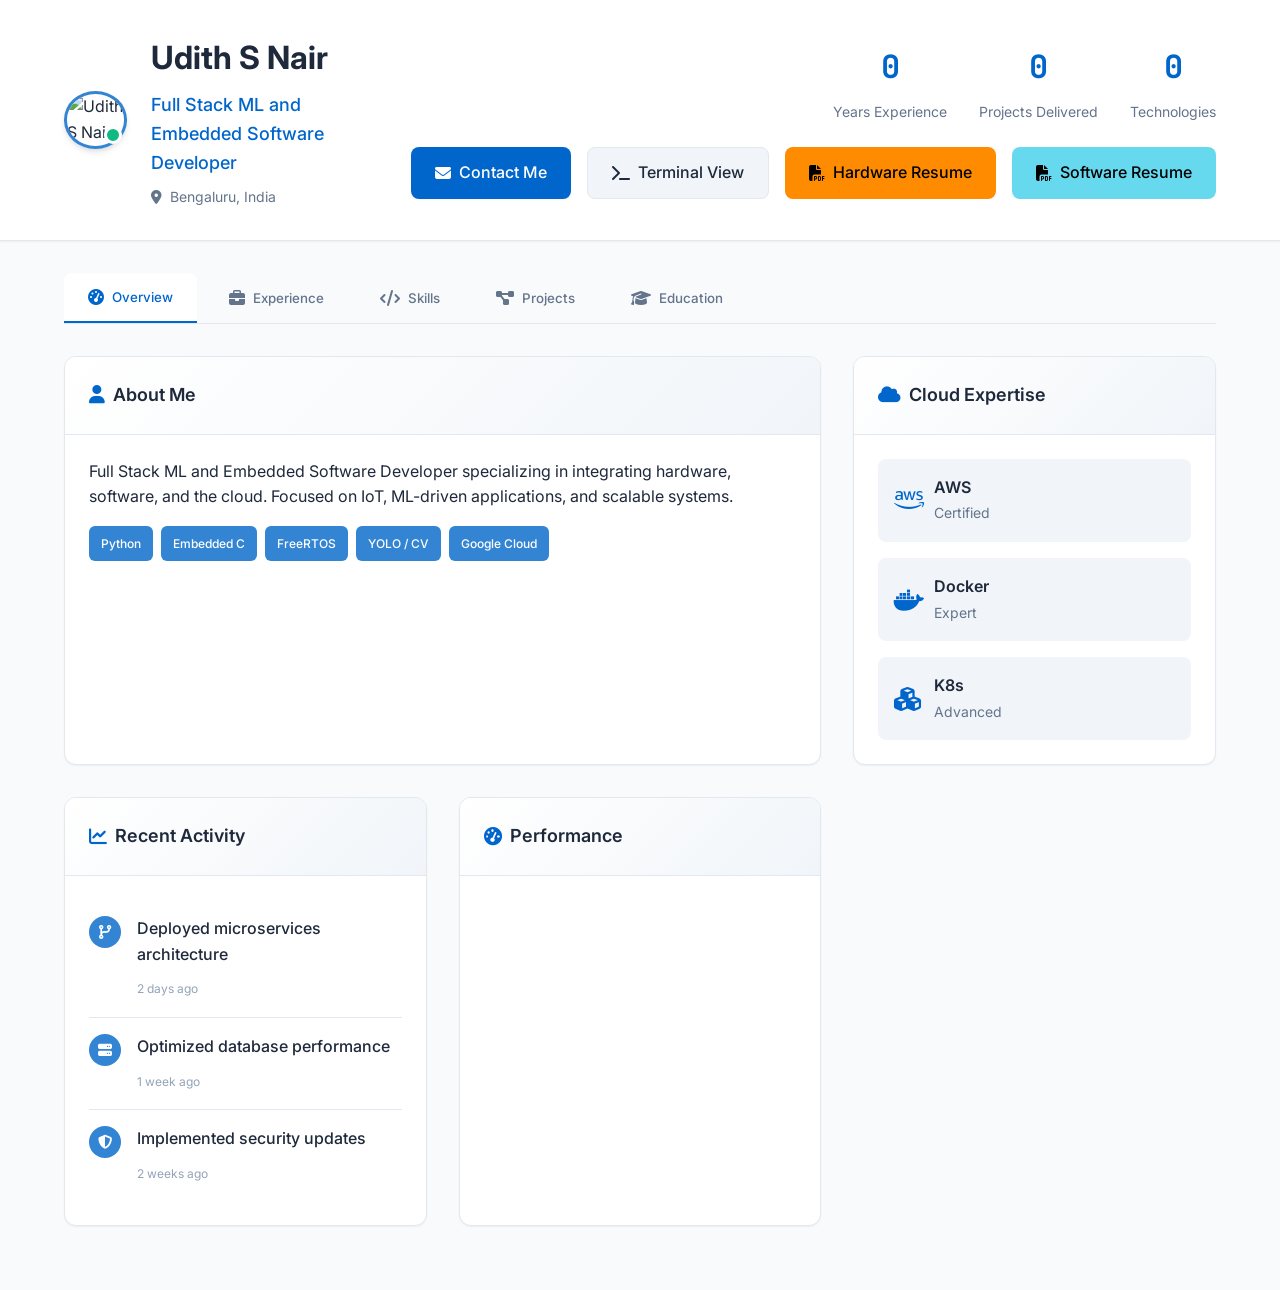
==== commit cefda5d1: "Added Software resume Options" ====
--- a/about.html
+++ b/about.html
@@ -75,6 +75,11 @@
                             style="background: #ff8c00; color: #000; border: none;">
                             <i class="fas fa-file-pdf"></i>
                             Hardware Resume
+                        </a>
+                        <a href="print/CSE_RESUME.pdf" target="_blank" class="btn btn-secondary"
+                            style="background: #66d9ef; color: #000; border: none;">
+                            <i class="fas fa-file-pdf"></i>
+                            Software Resume
                         </a>
                     </div>
                 </div>
